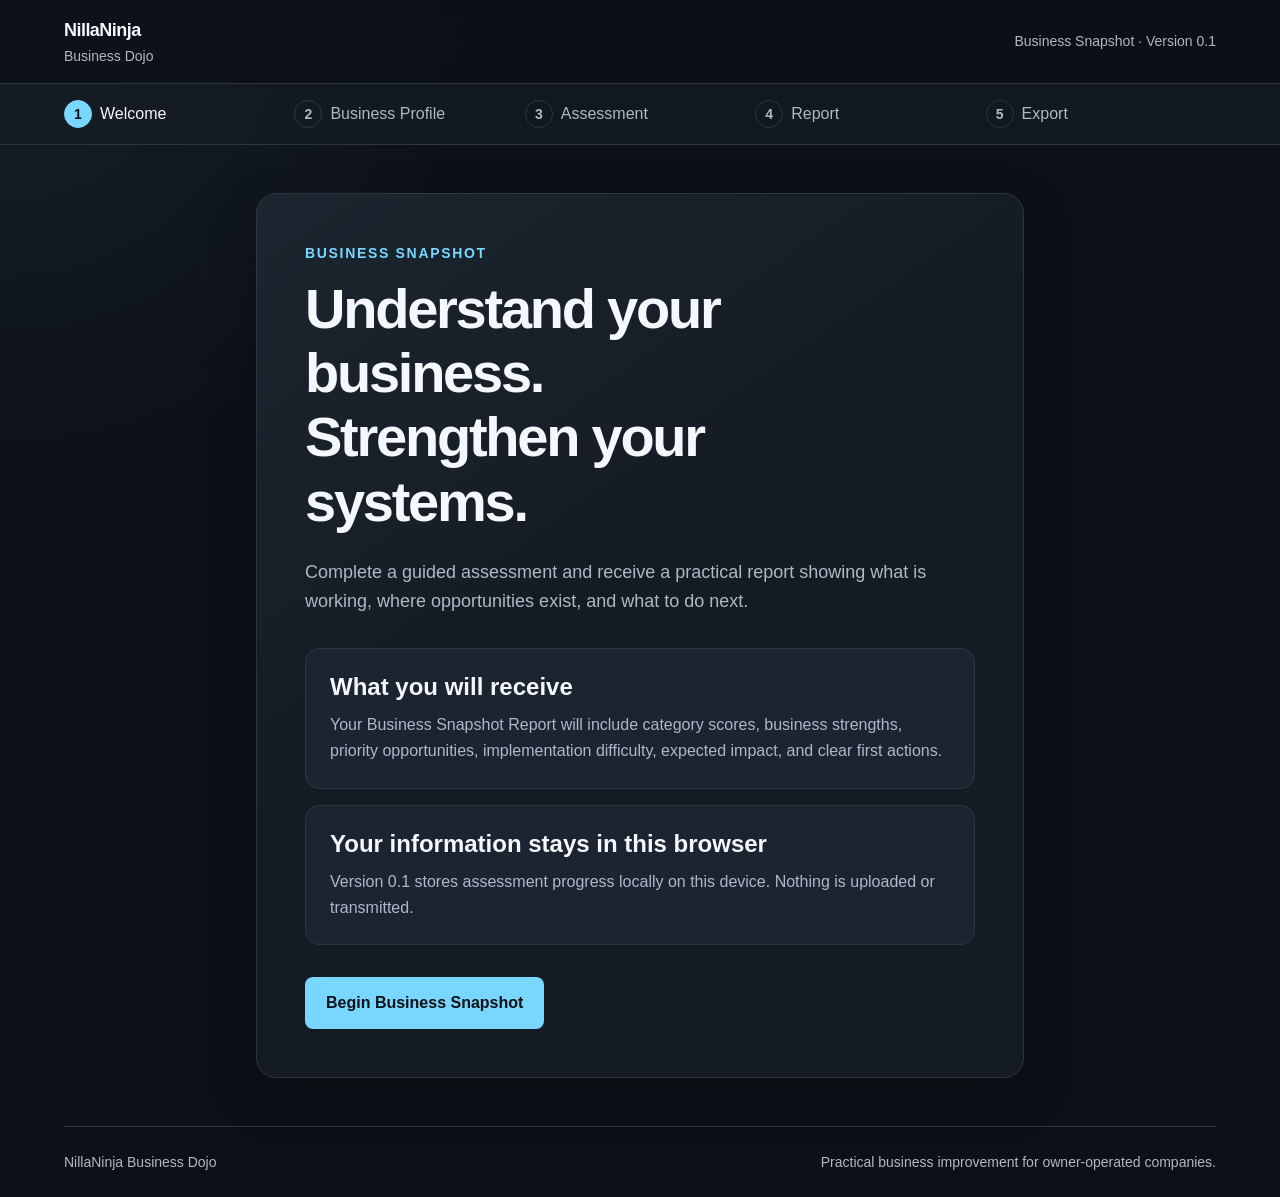
==== index.html @ 22c060e0 "Link profile errors to their fields" ====
<!DOCTYPE html>
<html lang="en">
<head>
  <meta charset="UTF-8">
  <meta name="viewport" content="width=device-width, initial-scale=1.0">
  <meta name="description" content="NillaNinja Business Dojo helps small business owners understand their operations and identify practical improvements.">
  <title>NillaNinja Business Dojo</title>

  <link rel="stylesheet" href="css/main.css?v=7">
</head>
<body>
  <a class="skip-link" href="#main-content">Skip to main content</a>

  <div class="app-shell">
    <header class="site-header">
      <div class="site-header__inner">
        <a class="brand" href="#welcome" aria-label="NillaNinja Business Dojo home">
          <span class="brand__name">NillaNinja</span>
          <span class="brand__product">Business Dojo</span>
        </a>

        <p class="site-header__status">Business Snapshot · Version 0.1</p>
      </div>
    </header>

    <nav class="step-navigation" aria-label="Assessment progress">
      <ol class="step-navigation__list">
        <li class="step-navigation__item is-current" aria-current="step">
          <span class="step-navigation__number">1</span>
          <span class="step-navigation__label">Welcome</span>
        </li>
        <li class="step-navigation__item">
          <span class="step-navigation__number">2</span>
          <span class="step-navigation__label">Business Profile</span>
        </li>
        <li class="step-navigation__item">
          <span class="step-navigation__number">3</span>
          <span class="step-navigation__label">Assessment</span>
        </li>
        <li class="step-navigation__item">
          <span class="step-navigation__number">4</span>
          <span class="step-navigation__label">Report</span>
        </li>
        <li class="step-navigation__item">
          <span class="step-navigation__number">5</span>
          <span class="step-navigation__label">Export</span>
        </li>
      </ol>
    </nav>

    <main id="main-content" class="main-content" tabindex="-1">
      <section id="app" class="app-view">
        <div class="welcome-panel">
          <p class="eyebrow">Business Snapshot</p>

          <h1>Understand your business. Strengthen your systems.</h1>

          <p class="welcome-panel__intro">
            Complete a guided assessment and receive a practical report showing what is working, where opportunities exist, and what to do next.
          </p>

          <div class="information-box">
            <h2>What you will receive</h2>
            <p>
              Your Business Snapshot Report will include category scores, business strengths, priority opportunities, implementation difficulty, expected impact, and clear first actions.
            </p>
          </div>

          <div class="privacy-notice">
            <h2>Your information stays in this browser</h2>
            <p>
              Version 0.1 stores assessment progress locally on this device. Nothing is uploaded or transmitted.
            </p>
          </div>

          <div class="action-bar">
            <button class="button button--primary" type="button" id="begin-assessment">
              Begin Business Snapshot
            </button>
          </div>
        </div>
      </section>
    </main>

    <footer class="site-footer">
      <p>NillaNinja Business Dojo</p>
      <p>Practical business improvement for owner-operated companies.</p>
    </footer>
  </div>

  <script type="module" src="js/app.js?v=15"></script>
</body>
</html>
---- css/main.css ----
@import url("./variables.css");
@import url("./base.css");
@import url("./layout.css");
@import url("./components.css");
@import url("./forms.css");
@import url("./report.css?v=6");
@import url("./responsive.css");
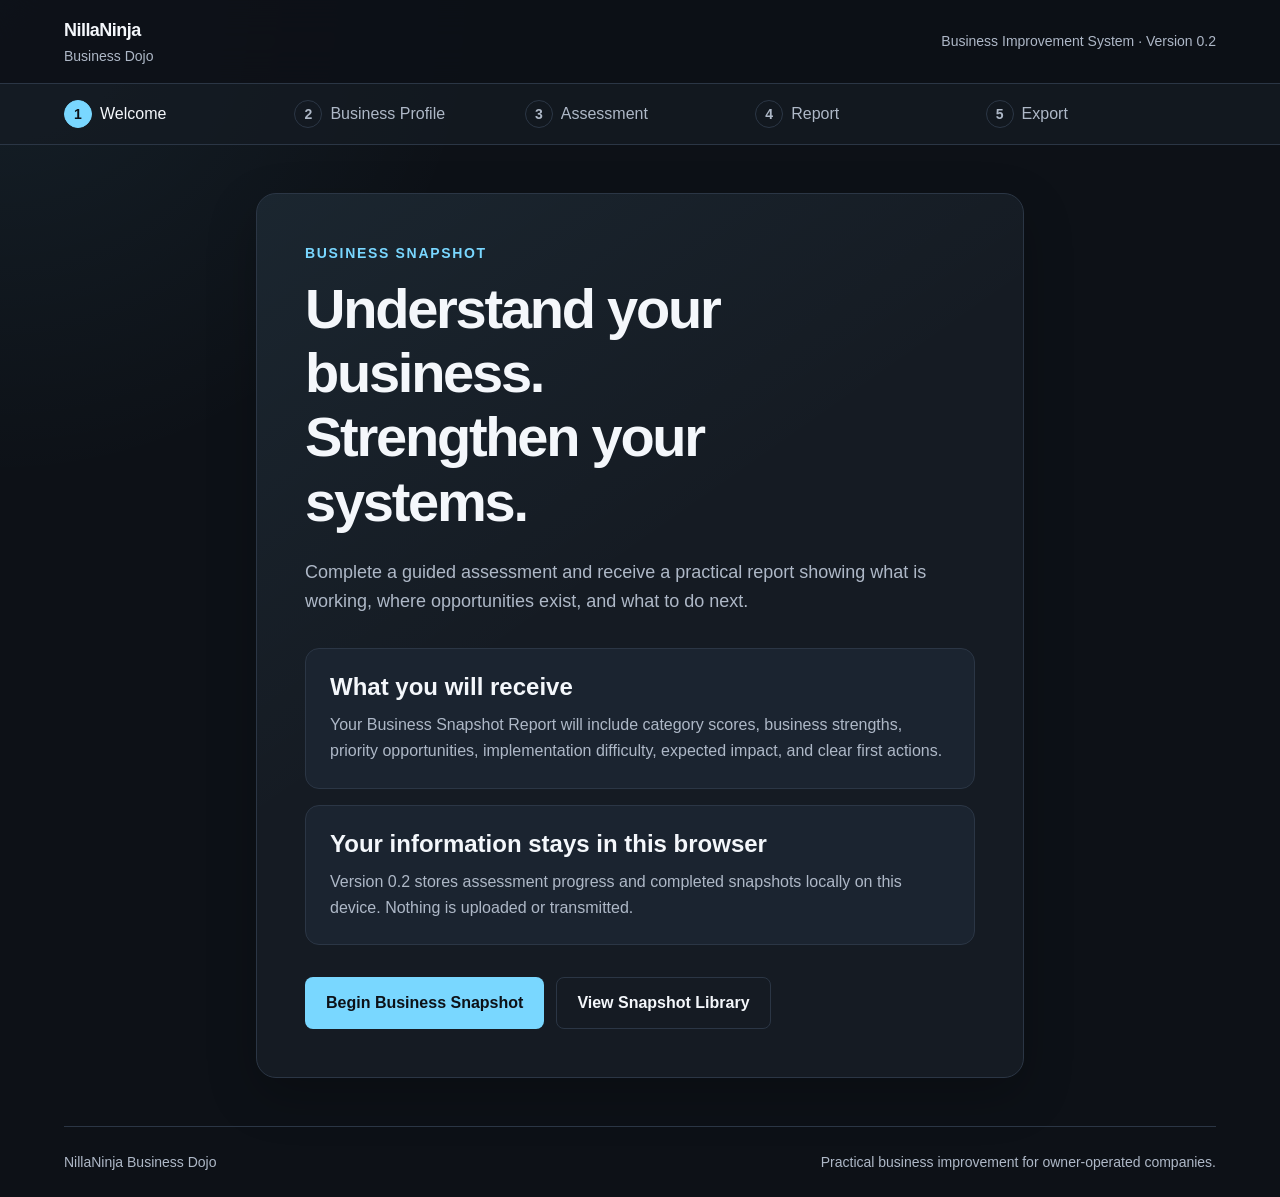
==== commit ad215ae0: "Update interface for Version 0.2" ====
--- a/index.html
+++ b/index.html
@@ -19,7 +19,7 @@
           <span class="brand__product">Business Dojo</span>
         </a>
 
-        <p class="site-header__status">Business Snapshot · Version 0.1</p>
+        <p class="site-header__status">Business Improvement System · Version 0.2</p>
       </div>
     </header>
 
@@ -69,7 +69,7 @@
           <div class="privacy-notice">
             <h2>Your information stays in this browser</h2>
             <p>
-              Version 0.1 stores assessment progress locally on this device. Nothing is uploaded or transmitted.
+              Version 0.2 stores assessment progress and completed snapshots locally on this device. Nothing is uploaded or transmitted.
             </p>
           </div>
 
@@ -88,6 +88,6 @@
     </footer>
   </div>
 
-  <script type="module" src="js/app.js?v=15"></script>
+  <script type="module" src="js/app.js?v=16"></script>
 </body>
 </html>
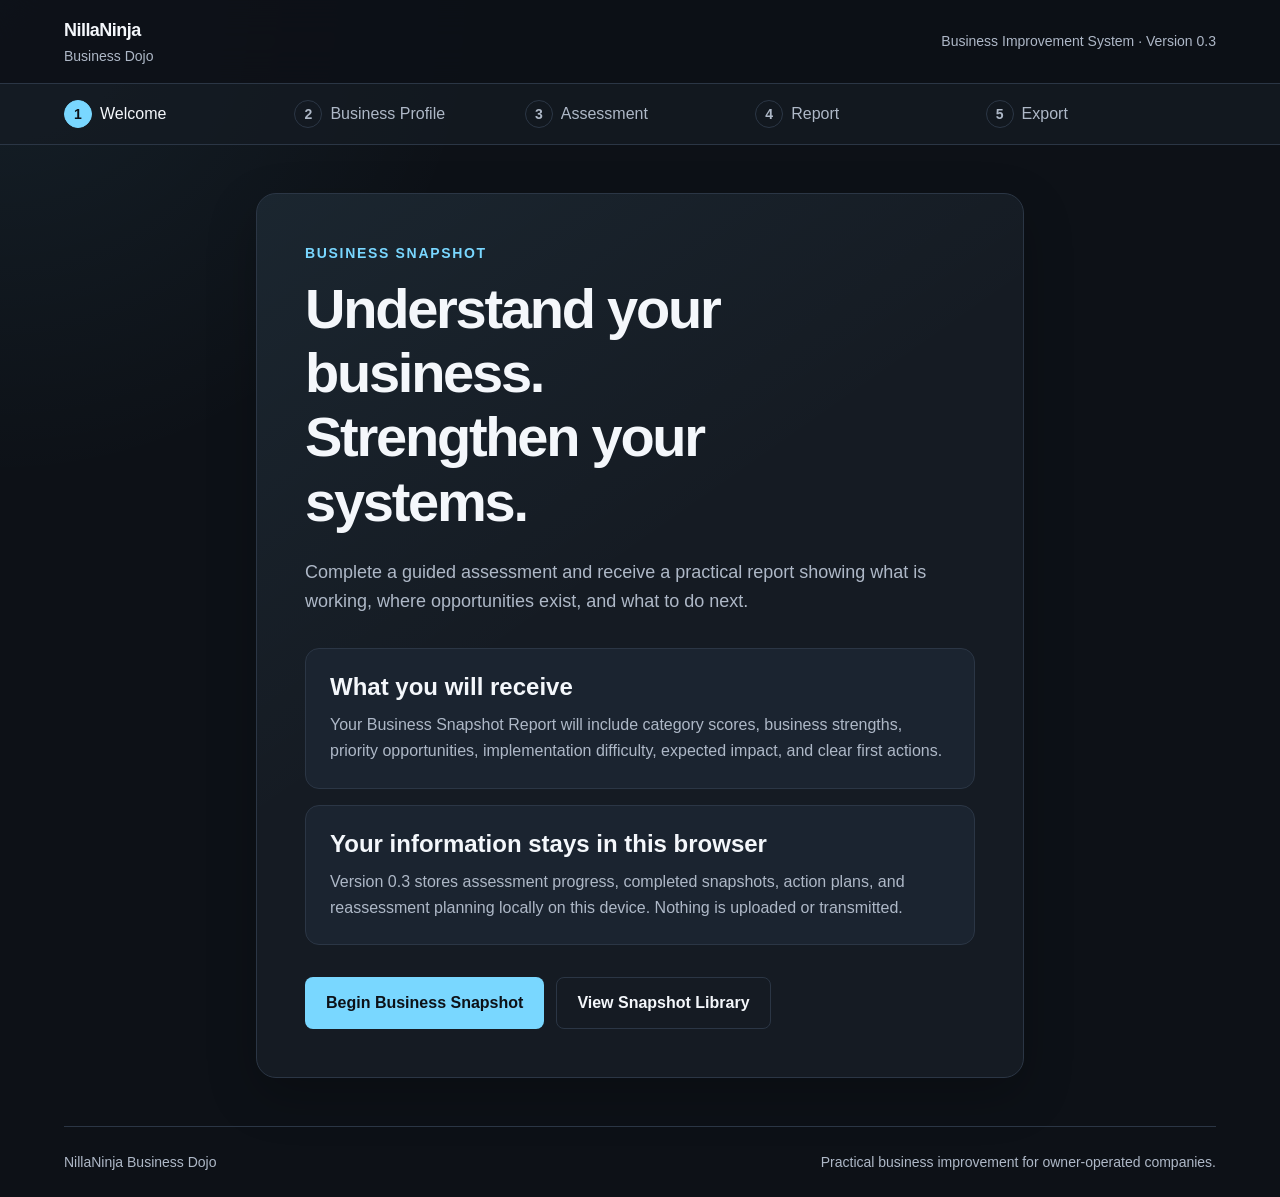
==== commit 46007ea8: "Finalize Version 0.3 release metadata" ====
--- a/index.html
+++ b/index.html
@@ -6,7 +6,7 @@
   <meta name="description" content="NillaNinja Business Dojo helps small business owners understand their operations and identify practical improvements.">
   <title>NillaNinja Business Dojo</title>
 
-  <link rel="stylesheet" href="css/main.css?v=7">
+  <link rel="stylesheet" href="css/main.css?v=9">
 </head>
 <body>
   <a class="skip-link" href="#main-content">Skip to main content</a>
@@ -19,7 +19,7 @@
           <span class="brand__product">Business Dojo</span>
         </a>
 
-        <p class="site-header__status">Business Improvement System · Version 0.2</p>
+        <p class="site-header__status">Business Improvement System · Version 0.3</p>
       </div>
     </header>
 
@@ -69,7 +69,7 @@
           <div class="privacy-notice">
             <h2>Your information stays in this browser</h2>
             <p>
-              Version 0.2 stores assessment progress and completed snapshots locally on this device. Nothing is uploaded or transmitted.
+              Version 0.3 stores assessment progress, completed snapshots, action plans, and reassessment planning locally on this device. Nothing is uploaded or transmitted.
             </p>
           </div>
 
--- a/css/main.css
+++ b/css/main.css
@@ -1,7 +1,11 @@
+@import url("./backup.css");
+@import url("./snapshot-library.css");
+@import url("./snapshot-comparison.css");
+
 @import url("./variables.css");
 @import url("./base.css");
 @import url("./layout.css");
 @import url("./components.css");
 @import url("./forms.css");
-@import url("./report.css?v=6");
+@import url("./report.css?v=12");
 @import url("./responsive.css");
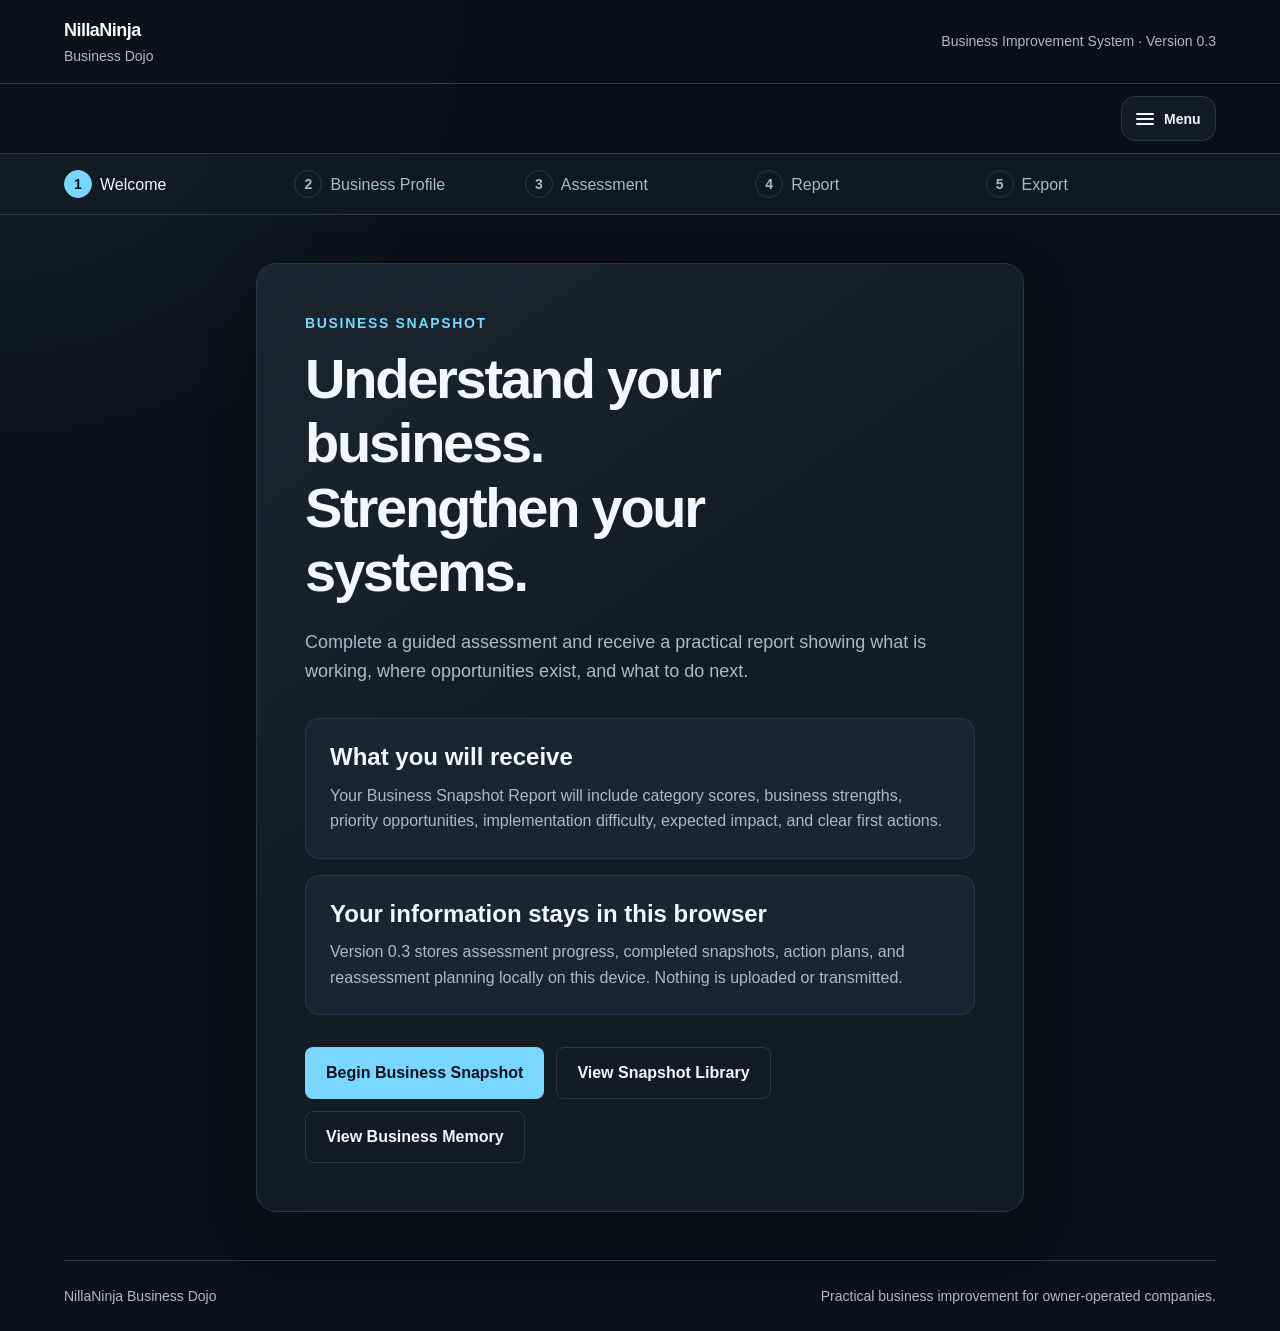
==== commit 8dc550ac: "Complete Version 0.4 Business Memory view" ====
--- a/index.html
+++ b/index.html
@@ -6,7 +6,7 @@
   <meta name="description" content="NillaNinja Business Dojo helps small business owners understand their operations and identify practical improvements.">
   <title>NillaNinja Business Dojo</title>
 
-  <link rel="stylesheet" href="css/main.css?v=9">
+  <link rel="stylesheet" href="css/main.css?v=10">
 </head>
 <body>
   <a class="skip-link" href="#main-content">Skip to main content</a>
@@ -23,7 +23,65 @@
       </div>
     </header>
 
-    <nav class="step-navigation" aria-label="Assessment progress">
+    <nav class="product-navigation" aria-label="Business Dojo navigation">
+  <div class="product-navigation__inner">
+    <button
+      class="product-navigation__toggle"
+      type="button"
+      id="product-nav-toggle"
+      aria-expanded="false"
+      aria-controls="product-nav-menu"
+    >
+      <span class="product-navigation__hamburger" aria-hidden="true">
+        <span></span>
+        <span></span>
+        <span></span>
+      </span>
+
+      <span>Menu</span>
+    </button>
+
+    <div
+      class="product-navigation__menu"
+      id="product-nav-menu"
+      hidden
+    >
+      <button
+        class="product-navigation__item"
+        type="button"
+        id="product-nav-home"
+      >
+        Home
+      </button>
+
+      <button
+        class="product-navigation__item"
+        type="button"
+        id="product-nav-begin"
+      >
+        Begin Business Snapshot
+      </button>
+
+      <button
+        class="product-navigation__item"
+        type="button"
+        id="product-nav-snapshots"
+      >
+        View Snapshot Library
+      </button>
+
+      <button
+        class="product-navigation__item"
+        type="button"
+        id="product-nav-memory"
+      >
+        View Business Memory
+      </button>
+    </div>
+  </div>
+</nav>
+
+<nav class="step-navigation" aria-label="Assessment progress">
       <ol class="step-navigation__list">
         <li class="step-navigation__item is-current" aria-current="step">
           <span class="step-navigation__number">1</span>
@@ -88,6 +146,6 @@
     </footer>
   </div>
 
-  <script type="module" src="js/app.js?v=16"></script>
+  <script type="module" src="js/app.js?v=17"></script>
 </body>
 </html>
--- a/css/main.css
+++ b/css/main.css
@@ -4,7 +4,7 @@
 
 @import url("./variables.css");
 @import url("./base.css");
-@import url("./layout.css");
+@import url("./layout.css?v=2");
 @import url("./components.css");
 @import url("./forms.css");
 @import url("./report.css?v=12");
